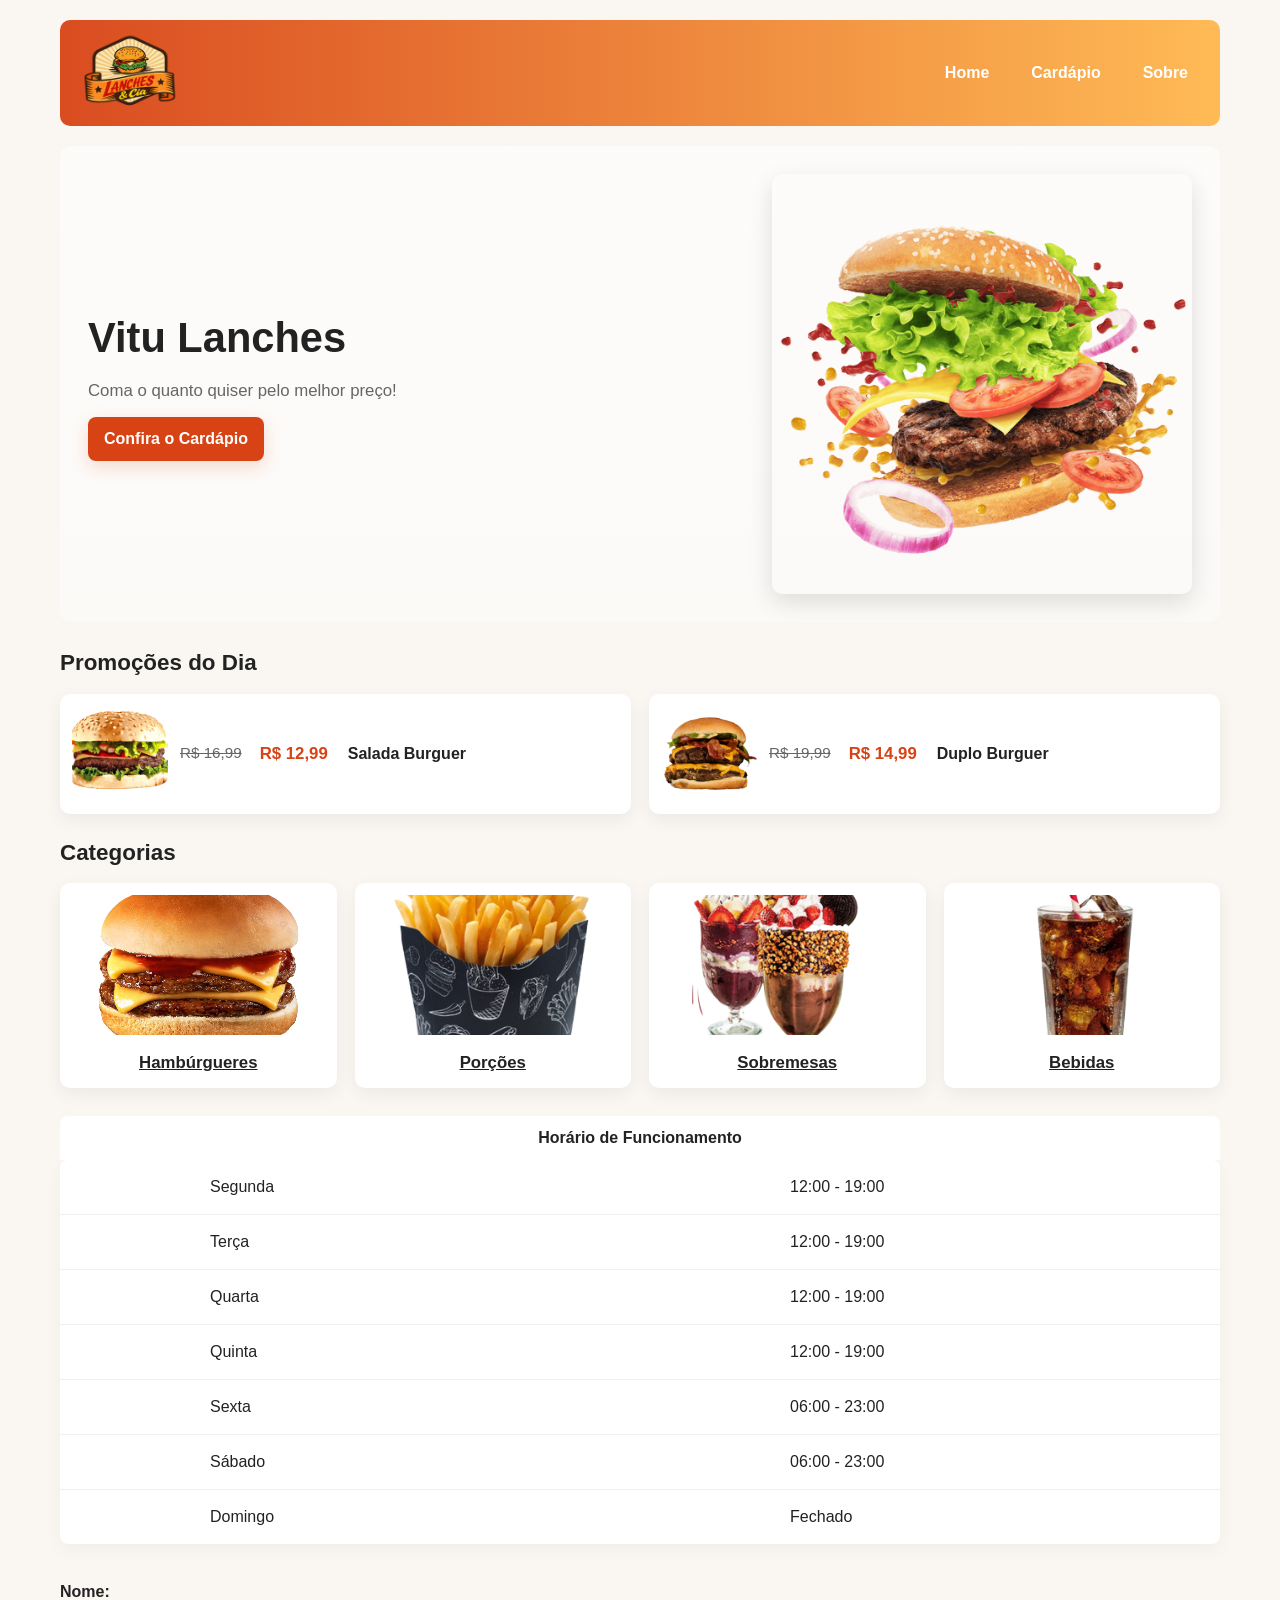
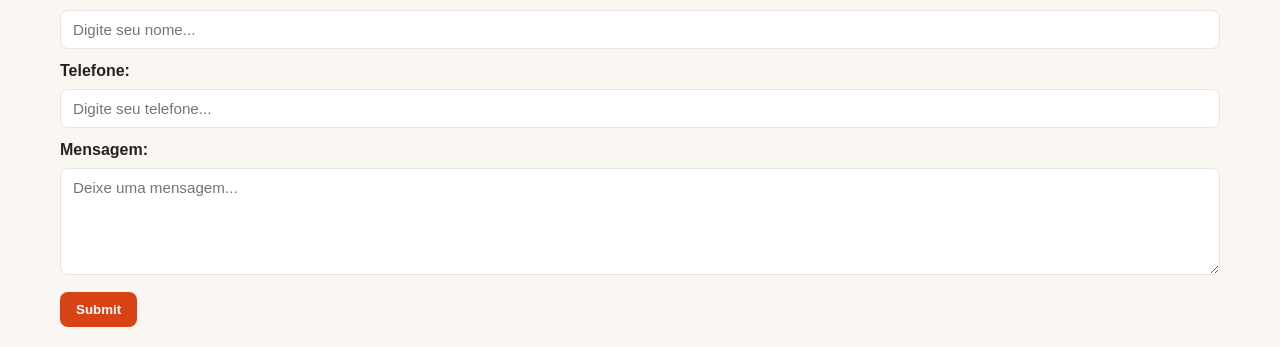
==== Site-Lanches/paginas/index.html @ 6efd7d17 "falta apenas o responsivo" ====
<!DOCTYPE html>
<html lang="pt-br">
<head>
    <meta charset="UTF-8">
    <link rel="stylesheet" href="style.css">
    <title>Site Lanches</title>
</head>
<body>
    <div id="conteudo">
        <!-- CABEÇALHO -->
        <header id="cabecalho">
            <!-- NAVEGAÇÃO -->
            <nav id="navecacao">
                <!-- LOGO -->
                <div id="nav_logo">
                    <a href="index.html">
                        <img id="logo" src="../imagens/logo.png" alt="Logo Hambúrguer" width="100px">
                    </a>
                </div>

                <!-- LINKS -->
                <div id="nav_links">
                    <ul id="nav_lista">
                        <!-- HOME -->
                        <li class="nav-item">
                            <a class="nav-link" href="index.html">Home</a>
                        </li>

                        <!-- CARDÁPIO -->
                        <li class="nav-item">
                            <a class="nav-link" href="cardapio.html">Cardápio</a>
                        </li>

                        <!-- SOBRE -->
                        <li class="nav-item">
                            <a class="nav-link" href="sobre.html">Sobre</a>
                        </li>
                    </ul>
                </div>
            </nav>
        </header>

        <!-- BANNER -->
        <section id="banner_conteudo">
            <!-- TEXTOS DO BANNER -->
            <div id="banner_textos">
                <h1 id="banner_titulo">Vitu Lanches</h1>
                <span id="banner_slogan">Coma o quanto quiser pelo melhor preço!</span>
                <a id="banner_link" href="cardapio.html">
                    Confira o Cardápio
                </a>
            </div>
            
            <!-- IMAGEM DO BANNER -->
            <div id="banner_img_conteudo">
                <img id="banner_img" src="../imagens/banner.png" alt="Hambúrguer">
            </div>
        </section>

        <!-- PROMOÇÕES DO DIA -->
        <section id="promocoes_conteudo">
            <h2 class="subtitulo">Promoções do Dia</h2>
            <div id="promocoes">
                <div class="promocao">
                    <a href="cardapio.html#promocoes_conteudo" class="promo-link">
                        <img class="promo-img" src="../imagens/hamburgueres/hamburguer-salada.png" alt="Hambúrguer">
                        <span class="promo-preco-antigo"><s>R$ 16,99</s></span>
                        <span class="promo-preco">R$ 12,99</span>
                        <span class="promo-descricao">Salada Burguer</span>
                    </a>
                </div>

                <div class="promocao">
                    <a href="cardapio.html#promocoes_conteudo" class="promo-link">
                        <img class="promo-img" src="../imagens/hamburgueres/duplo-burguer.png" alt="Hambúrguer">
                        <span class="promo-preco-antigo"><s>R$ 19,99</s></span>
                        <span class="promo-preco">R$ 14,99</span>
                        <span class="promo-descricao">Duplo Burguer</span>
                    </a>
                </div>
            </div>
        </section>

        <!-- CATEGORIAS -->
        <section id="categorias_conteudo">
            <h2 class="subtitulo">Categorias</h2>
            <div id="categorias">
                <!-- HAMBURGUERES -->
                <div class="categoria">
                    <a class="categoria-link" href="cardapio.html#hamburgueres_conteudo">
                        <img class="categoria-img" src="../imagens/hamburgueres/cheesburguer_duplo.png" alt="Hambúrguer">
                        <h3 class="categoria-descricao">Hambúrgueres</h3>
                    </a>
                </div>
    
                <!-- PORÇÕES -->
                <div class="categoria">
                    <a class="categoria-link" href="cardapio.html#porcoes_conteudo">
                        <img class="categoria-img" src="../imagens/porcoes/fritas.png" alt="Porção de Fritas">
                        <h3 class="categoria-descricao">Porções</h3>
                    </a>
                </div>
    
                <!-- SOBREMESAS -->
                <div class="categoria">
                    <a class="categoria-link" href="cardapio.html#sobremesas_conteudo">
                        <img class="categoria-img" src="../imagens/sobremesas/sobremesa.png" alt="Taças de Sorvete">
                        <h3 class="categoria-descricao">Sobremesas</h3>
                    </a>
                </div>
    
                <!-- BEBIDAS -->
                <div class="categoria">
                    <a class="categoria-link" href="cardapio.html#bebidas_conteudo">
                        <img class="categoria-img" src="../imagens/bebidas/bebida.png" alt="Copo de Refrigerante">
                        <h3 class="categoria-descricao">Bebidas</h3>
                    </a>
                </div>
            </div>
        </section>

        <!-- RODAPÉ -->
        <footer id="rodape">
            
            <!-- HORÁRIO DE FUNCIONAMENTO -->
            <div id="horarios">
                <!-- TABELA -->
                <table id="tabela_horarios">
                    <!-- DESCRIÇÃO DA TABELA -->
                    <caption id="tabela_descricao">Horário de Funcionamento</caption>

                    <!-- SEGUNDA -->
                    <tr class="tabela-linha">
                        <td class="dia">Segunda</td>
                        <td class="horario">12:00 - 19:00</td>
                    </tr>

                    <!-- TERÇA -->
                    <tr class="tabela-linha">
                        <td class="dia">Terça</td>
                        <td class="horario">12:00 - 19:00</td>
                    </tr>

                    <!-- QUARTA -->
                    <tr class="tabela-linha">
                        <td class="dia">Quarta</td>
                        <td class="horario">12:00 - 19:00</td>
                    </tr>

                    <!-- QUINTA -->
                    <tr class="tabela-linha">
                        <td class="dia">Quinta</td>
                        <td class="horario">12:00 - 19:00</td>
                    </tr>

                    <!-- SEXTA -->
                    <tr class="tabela-linha">
                        <td class="dia">Sexta</td>
                        <td class="horario">06:00 - 23:00</td>
                    </tr>

                    <!-- SÁBADO -->
                    <tr class="tabela-linha">
                        <td class="dia">Sábado</td>
                        <td class="horario">06:00 - 23:00</td>
                    </tr>

                    <!-- DOMINGO -->
                    <tr class="tabela-linha">
                        <td class="dia">Domingo</td>
                        <td class="horario">Fechado</td>
                    </tr>                  
                </table>
            </div>

            <!-- ENTRE EM CONTATO -->
            <div id="contato">
                <!-- FORMULÁRIO DE CONTATO -->
                <form action="" id="form_contato">
                    <!-- NOME -->
                    <div class="input-box">
                        <label class="descricao-contato" for="nome">Nome:</label>
                        <input class="input-contato" type="text" name="nome" id="nome" placeholder="Digite seu nome..." required>
                    </div>

                    <!-- TELEFONE -->
                    <div class="input-box">
                        <label class="descricao-contato" for="telefone">Telefone:</label>
                        <input class="input-contato" type="tel" name="telefone" id="telefone" placeholder="Digite seu telefone..." required>
                    </div>

                    <!-- MENSAGEM -->
                    <div class="input-box">
                        <label class="descricao-contato" for="mensagem">Mensagem:</label>
                        <textarea class="input-contato" name="mensagem" id="mensagem" cols="20" rows="5" placeholder="Deixe uma mensagem..."></textarea>
                    </div>
                    
                    <!-- ENVIAR -->
                    <input id="enviar_contato" type="submit">
                </form>
            </div>
        </footer>
    </div>
</body>
</html>
---- Site-Lanches/paginas/style.css ----
* {
  box-sizing: border-box;
  margin: 0;
  padding: 0;
  font-family: "Segoe UI", Roboto, Arial, sans-serif;
}

:root{
  --primary:#d84315; /* tom de laranja/verm. para destaque */
  --accent:#ffb74d;
  --dark:#222;
  --muted:#666;
  --bg:#faf7f3;
  --card:#ffffff;
}

/* Layout geral */
body{
  background: var(--bg);
  color: var(--dark);
  line-height: 1.5;
  -webkit-font-smoothing:antialiased;
  -moz-osx-font-smoothing:grayscale;
}

#conteudo{
  max-width:1200px;
  margin:0 auto;
  padding:20px;
}

/* CABEÇALHO / NAVEGAÇÃO */
#cabecalho{
  background: linear-gradient(90deg, rgba(216,67,21,0.95), rgba(255,183,77,0.95));
  padding:12px 20px;
  border-radius:10px;
  margin-bottom:20px;
  color:#fff;
}

#navecacao{
  display:flex;
  align-items:center;
  justify-content:space-between;
  gap:20px;
}

#nav_logo img{
  display:block;
  width:100px;
  height:auto;
}

#nav_links #nav_lista{
  list-style:none;
  display:flex;
  gap:18px;
  align-items:center;
}

.nav-link{
  color:#fff;
  text-decoration:none;
  font-weight:600;
  padding:8px 12px;
  border-radius:6px;
  transition:background .18s, transform .12s;
}

.nav-link:hover{
  background: rgba(89, 159, 186, 0.12);
  transform:translateY(-2px);
}

/* BANNER */
#banner_conteudo{
  display:flex;
  align-items:center;
  gap:30px;
  background:linear-gradient(180deg, rgba(255,255,255,0.6), rgba(255,255,255,0.4));
  padding:28px;
  border-radius:12px;
  margin-bottom:24px;
}

#banner_textos{
  flex:1;
}

#banner_titulo{
  font-size:2.6rem;
  color:var(--dark);
  margin-bottom:8px;
}

#banner_slogan{
  display:block;
  color:var(--muted);
  margin-bottom:14px;
  font-size:1.05rem;
}

#banner_link{
  display:inline-block;
  background:var(--primary);
  color:#fff;
  padding:10px 16px;
  border-radius:8px;
  text-decoration:none;
  font-weight:700;
  box-shadow:0 6px 18px rgba(216,67,21,0.18);
}

#banner_img_conteudo{
  width:420px;
  flex-shrink:0;
  display:flex;
  justify-content:center;
  align-items:center;
}

#banner_img{
  max-width:100%;
  border-radius:10px;
  box-shadow:0 8px 24px rgba(0,0,0,0.12);
}

/* SEÇÕES COMUNS */
.subtitulo{
  font-size:1.4rem;
  color:var(--dark);
  margin:12px 0 14px 0;
}

/* PROMOÇÕES */
#promocoes{
  display:flex;
  gap:18px;
  flex-wrap:wrap;
  margin-bottom:22px;
}

.promocao{
  background:var(--card);
  border-radius:10px;
  padding:12px;
  width:calc(50% - 9px);
  box-shadow:0 6px 18px rgba(0,0,0,0.06);
  transition:transform .15s, box-shadow .15s;
}

.promocao:hover{
  transform:translateY(-6px);
  box-shadow:0 12px 30px rgba(0,0,0,0.12);
}

.promo-link{
  text-decoration:none;
  color:inherit;
  display:flex;
  gap:12px;
  align-items:center;
}

.promo-img{
  width:96px;
  height:96px;
  object-fit:cover;
  border-radius:8px;
  flex-shrink:0;
}

.promo-preco-antigo{
  color:var(--muted);
  margin-right:6px;
  font-size:0.95rem;
}

.promo-preco{
  color:var(--primary);
  font-weight:800;
  font-size:1.05rem;
  margin-right:8px;
}

.promo-descricao{
  display:block;
  color:var(--dark);
  font-weight:600;
}

/* CATEGORIAS */
#categorias{
  display:flex;
  gap:18px;
  flex-wrap:wrap;
  margin-bottom:22px;
}

.categoria{
  width:calc(25% - 13.5px);
  background:var(--card);
  border-radius:10px;
  text-align:center;
  padding:12px;
  box-shadow:0 6px 18px rgba(0,0,0,0.06);
  transition:transform .15s;
}

.categoria:hover{
  transform:translateY(-6px);
}

.categoria-img{
  width:100%;
  height:140px;
  object-fit:cover;
  border-radius:8px;
  margin-bottom:8px;
}

.categoria-descricao{
  color:var(--dark);
  font-size:1.05rem;
}

#hamburgueres{
  display:flex;
  gap:18px;
  flex-wrap:wrap;
  margin-bottom:22px;
}

.hamburguer{
  background:var(--card);
  border-radius:10px;
  padding:12px;
  width:calc(33.333% - 12px);
  box-shadow:0 6px 18px rgba(0,0,0,0.06);
  transition:transform .15s, box-shadow .15s;
  text-align:center;
}

.hamburguer:hover{
  transform:translateY(-6px);
  box-shadow:0 12px 30px rgba(0,0,0,0.12);
}

.burguer-img{
  display:block;
  margin:0 auto 10px auto;
  width:100%;
  max-width:220px;
  height:auto;
  object-fit:cover;
  border-radius:8px;
}

.burguer-preco{
  display:block;
  color:var(--primary);
  font-weight:800;
  margin-bottom:6px;
}

.burguer-nome{
  display:block;
  font-weight:700;
  margin-bottom:6px;
}

.buguer-ingredientes{
  display:block;
  color:var(--muted);
  font-size:0.95rem;
}

/* PORÇÕES */
#porcoes{
  display:flex;
  gap:18px;
  flex-wrap:wrap;
  margin-bottom:22px;
}

.porcao{
  background:var(--card);
  border-radius:10px;
  padding:12px;
  width:calc(50% - 9px);
  box-shadow:0 6px 18px rgba(0,0,0,0.06);
  text-align:center;
}

.porcao-img{
  display:block;
  margin:0 auto 8px auto;
  width:100%;
  max-width:260px;
  height:auto;
  object-fit:cover;
  border-radius:8px;
}

.porcao-preco{
  display:block;
  color:var(--primary);
  font-weight:800;
  margin-bottom:6px;
}

.porcao-nome{
  display:block;
  font-weight:700;
}

.porcao:hover{
  transform:translateY(-6px);
  box-shadow:0 12px 30px rgba(0,0,0,0.12);
}

/* SOBREMESAS */
#sobremesas{
  display:flex;
  gap:18px;
  flex-wrap:wrap;
  margin-bottom:22px;
}

.sobremesa{
  background:var(--card);
  border-radius:10px;
  padding:12px;
  width:calc(33.333% - 12px);
  box-shadow:0 6px 18px rgba(0,0,0,0.06);
  text-align:center;
}

.sobremesa-img{
  display:block;
  margin:0 auto 8px auto;
  width:100%;
  max-width:180px;
  height:auto;
  object-fit:cover;
  border-radius:8px;
}

.sobremesa-preco{
  display:block;
  color:var(--primary);
  font-weight:800;
  margin-bottom:6px;
}

.sobremesa-nome{
  display:block;
  font-weight:700;
}

.sobremesa:hover{
  transform:translateY(-6px);
  box-shadow:0 12px 30px rgba(0,0,0,0.12);
}

/* BEBIDAS */
#bebidas{
  display:flex;
  gap:18px;
  flex-wrap:wrap;
  margin-bottom:22px;
}

.bebida{
  background:var(--card);
  border-radius:10px;
  padding:12px;
  width:calc(33.333% - 12px);
  box-shadow:0 6px 18px rgba(0,0,0,0.06);
  text-align:center;
}

.bebida-img{
  display:block;
  margin:0 auto 8px auto;
  width:100%;
  max-width:180px;
  height:auto;
  object-fit:cover;
  border-radius:8px;
}

.bebida-preco{
  display:block;
  color:var(--primary);
  font-weight:800;
  margin-bottom:6px;
}

.bebida-nome{
  display:block;
  font-weight:700;
}

.bebida:hover{
  transform:translateY(-6px);
  box-shadow:0 12px 30px rgba(0,0,0,0.12);
}

#historia_conteudo{
  margin-bottom:22px;
  padding:18px;
  background:linear-gradient(180deg, rgba(255,255,255,0.6), rgba(255,255,255,0.45));
  border-radius:10px;
}

#historia_conteudo .subtitulo {
  text-align: center;
  display: block;
  margin: 0 auto 14px;
  width: 100%;
}

#historia{
  display:flex;
  gap:20px;
  align-items:center;
  justify-content:space-between;
  flex-wrap:wrap;
}

#historia_img_box{
  flex:0 0 520px;
  display:flex;
  justify-content:center;
  align-items:center;
}

#historia_img{
  width:100%;
  max-width:520px;
  height:auto;
  border-radius:10px;
  box-shadow:0 8px 20px rgba(0,0,0,0.08);
}

#historia_textos{
  flex:1 1 320px;
  min-width:260px;
  align-self: flex-start;
}

.historia-texto{
  color:var(--muted);
  margin-bottom:12px;
  font-size:1rem;
  line-height:1.6;
}

/* RODAPÉ */
#rodape{
  margin-top:28px;
  display:flex;
  gap:24px;
  flex-wrap:wrap;
  align-items:flex-start;
  justify-content:space-between;
}

/* HORÁRIOS */
#tabela_horarios{
  border-collapse:collapse;
  background:var(--card);
  border-radius:8px;
  overflow:hidden;
  box-shadow: 0 6px 18px rgba(0, 0, 0, 0.04);
}

#tabela_horarios td{
  width: 600px;
  padding: 15px 150px;
  border-bottom:1px solid #f0f0f0;
}

#tabela_horarios tr:last-child td{
  border-bottom:0;
}

#tabela_descricao{
  caption-side:top;
  padding:10px;
  font-weight:700;
  background:var(--card);
}

/* FORMULÁRIO DE CONTATO */
#contato{
  width:100%;
  margin-top:12px;
}

.input-box{
  margin-bottom:10px;
}

.descricao-contato{
  display:block;
  margin-bottom:6px;
  font-weight:600;
}

.input-contato{
  width:100%;
  padding:10px 12px;
  border-radius:8px;
  border:1px solid #e6e6e6;
  background:#fff;
  font-size:0.95rem;
}

#enviar_contato{
  background:var(--primary);
  color:#fff;
  padding:10px 16px;
  border-radius:8px;
  border:0;
  cursor:pointer;
  font-weight:700;
}

#enviar_contato:hover{
  background-color: rgb(0, 255, 64);
}
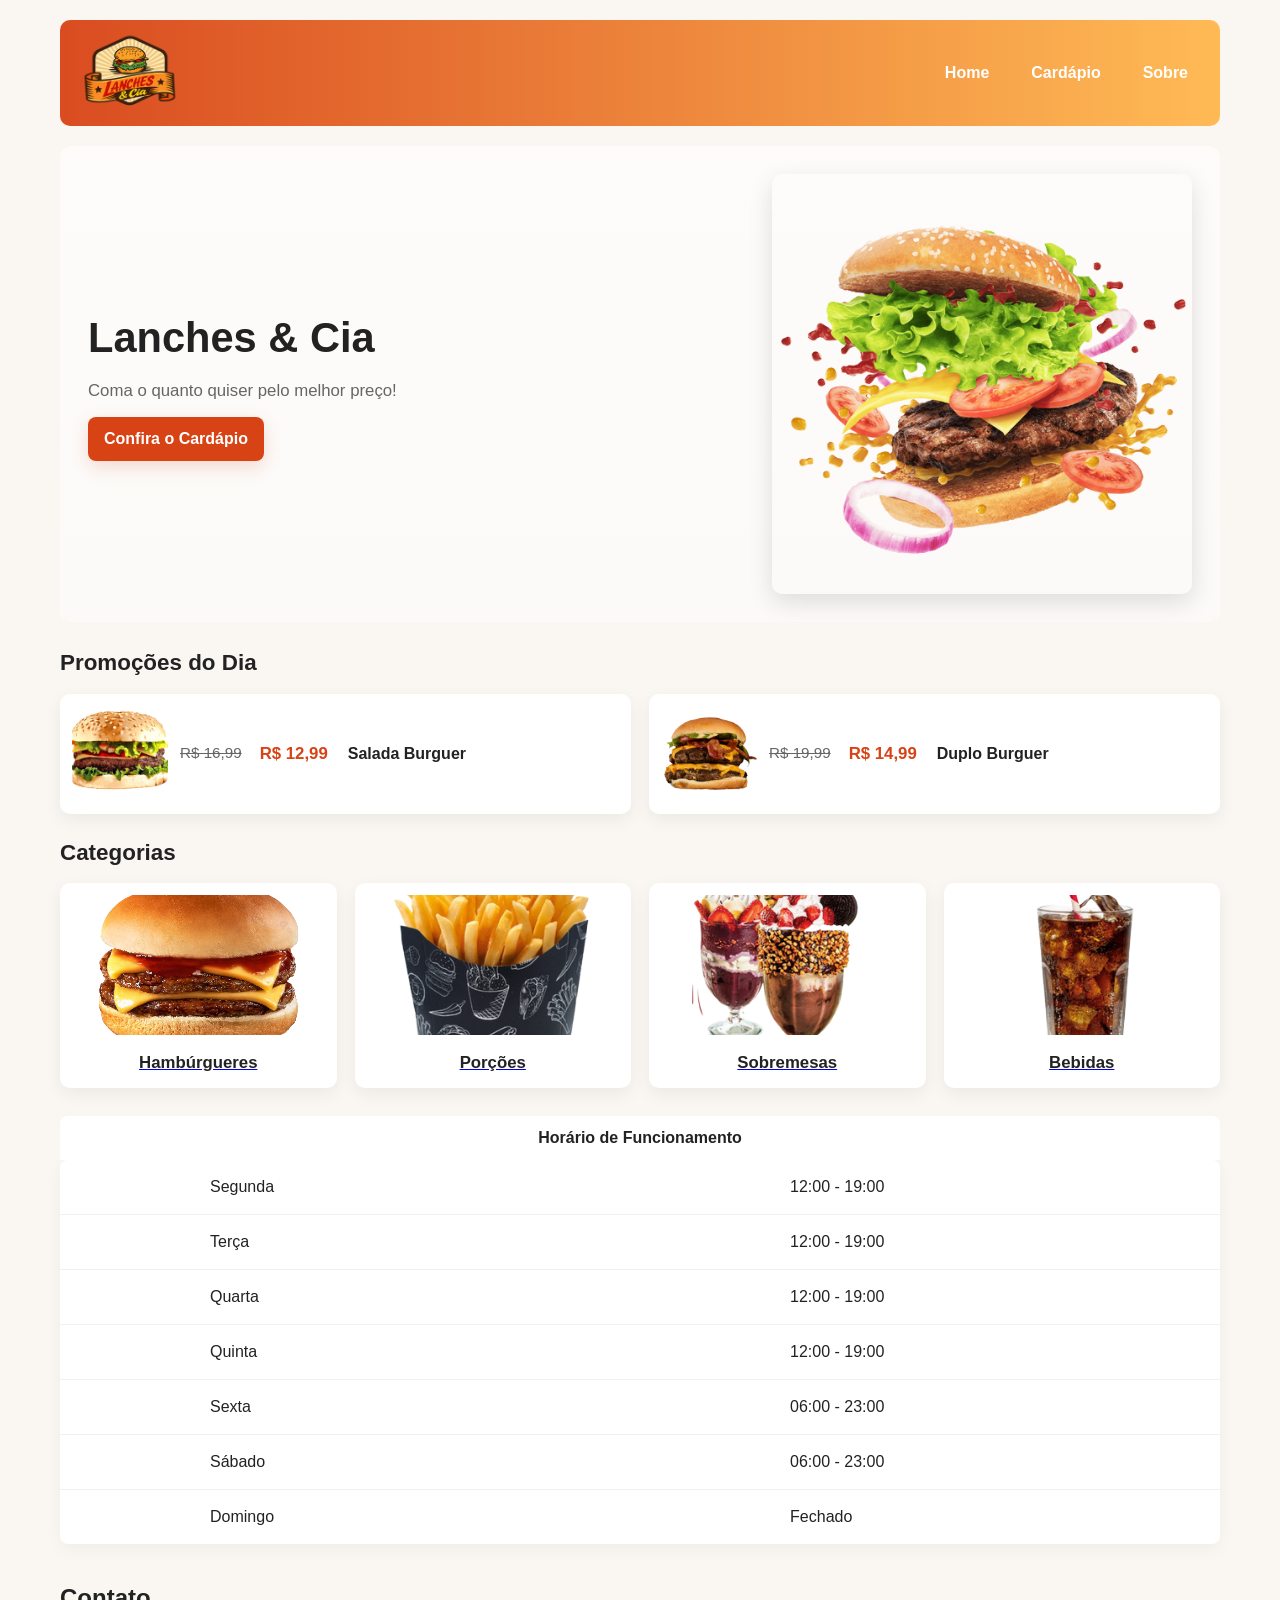
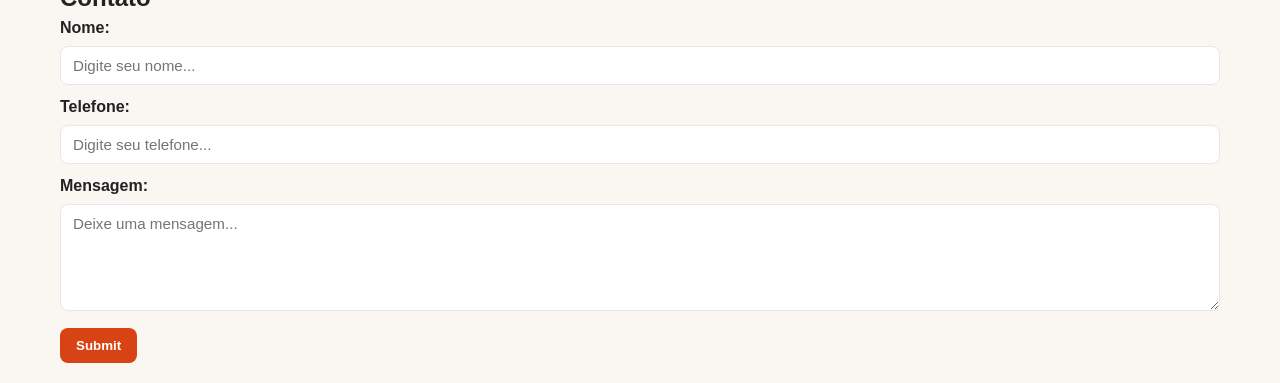
==== commit d17a4dcc: "Update do Form" ====
--- a/Site-Lanches/paginas/index.html
+++ b/Site-Lanches/paginas/index.html
@@ -44,7 +44,7 @@
         <section id="banner_conteudo">
             <!-- TEXTOS DO BANNER -->
             <div id="banner_textos">
-                <h1 id="banner_titulo">Vitu Lanches</h1>
+                <h1 id="banner_titulo">Lanches & Cia</h1>
                 <span id="banner_slogan">Coma o quanto quiser pelo melhor preço!</span>
                 <a id="banner_link" href="cardapio.html">
                     Confira o Cardápio
@@ -175,8 +175,10 @@
 
             <!-- ENTRE EM CONTATO -->
             <div id="contato">
+
+                <h2>Contato</h2>
                 <!-- FORMULÁRIO DE CONTATO -->
-                <form action="" id="form_contato">
+                <form action="POST" id="form_contato">
                     <!-- NOME -->
                     <div class="input-box">
                         <label class="descricao-contato" for="nome">Nome:</label>
@@ -202,4 +204,4 @@
         </footer>
     </div>
 </body>
-</html>+</html>
